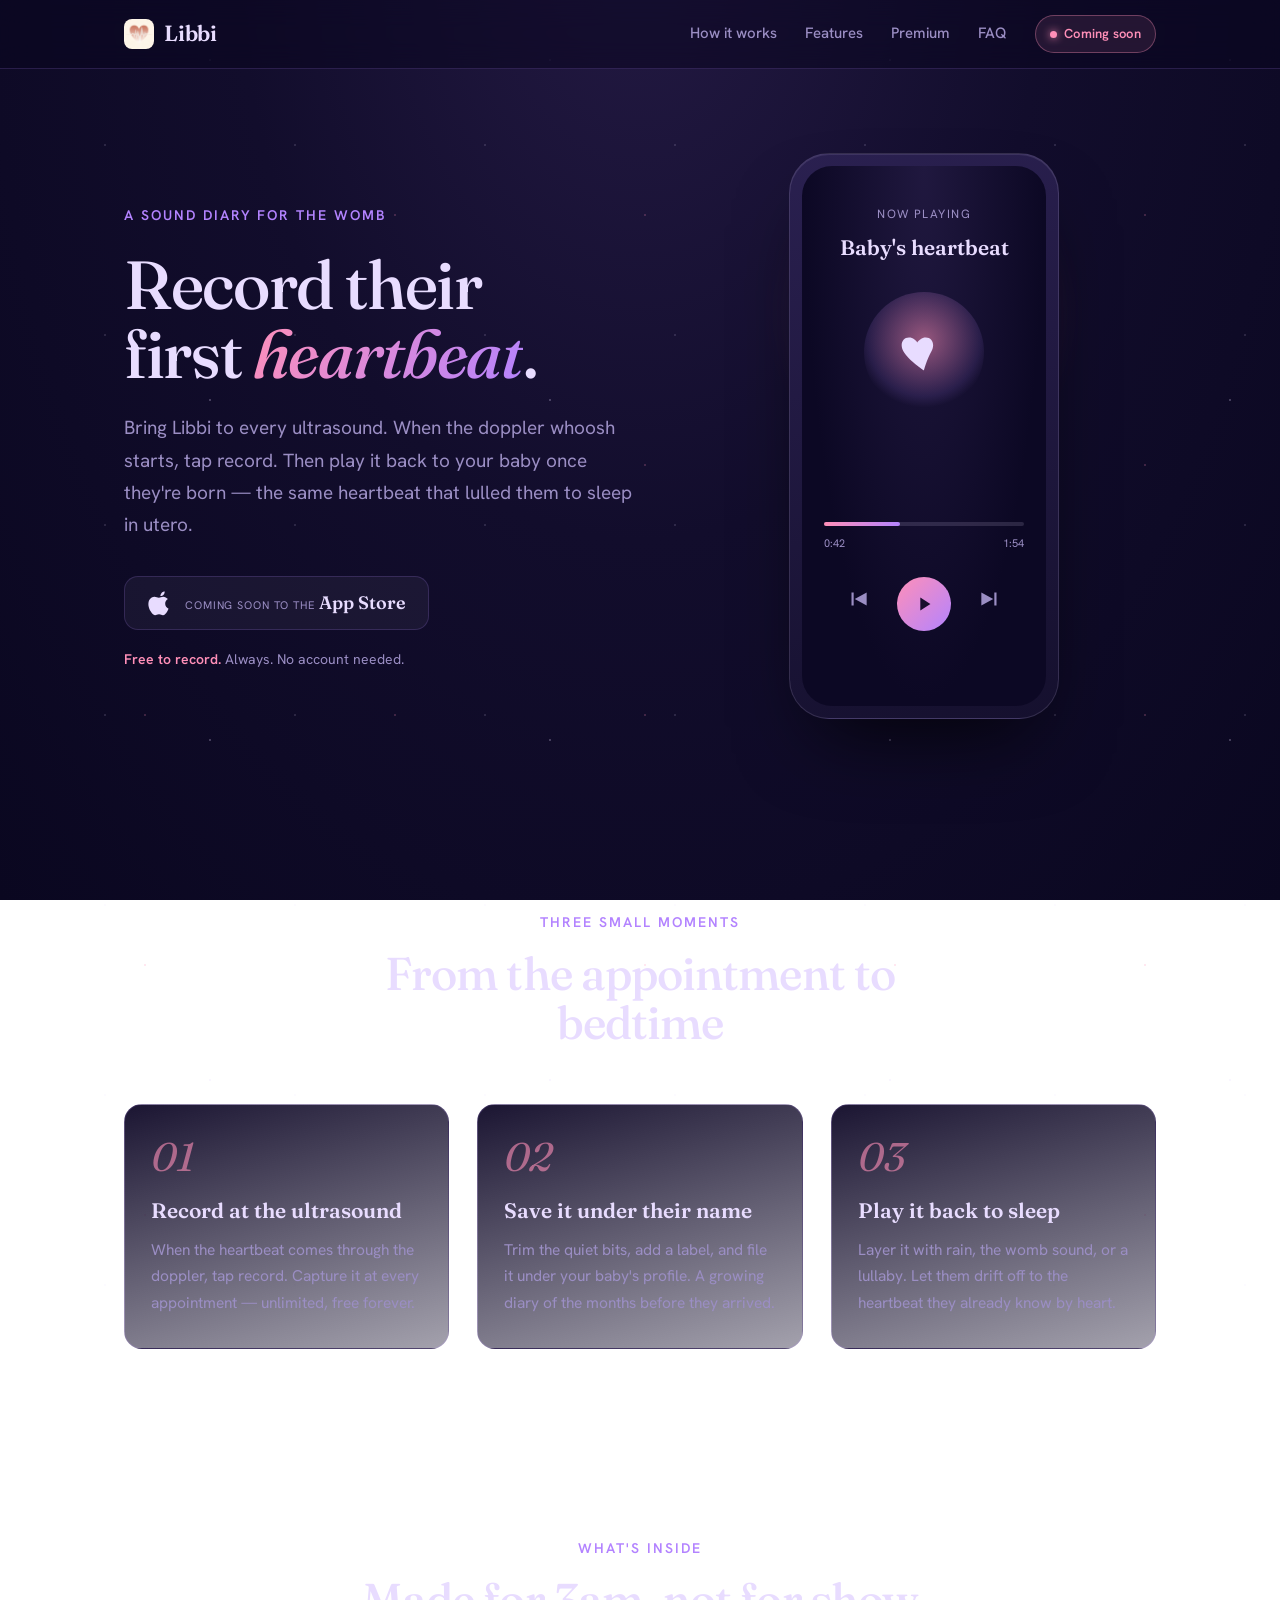
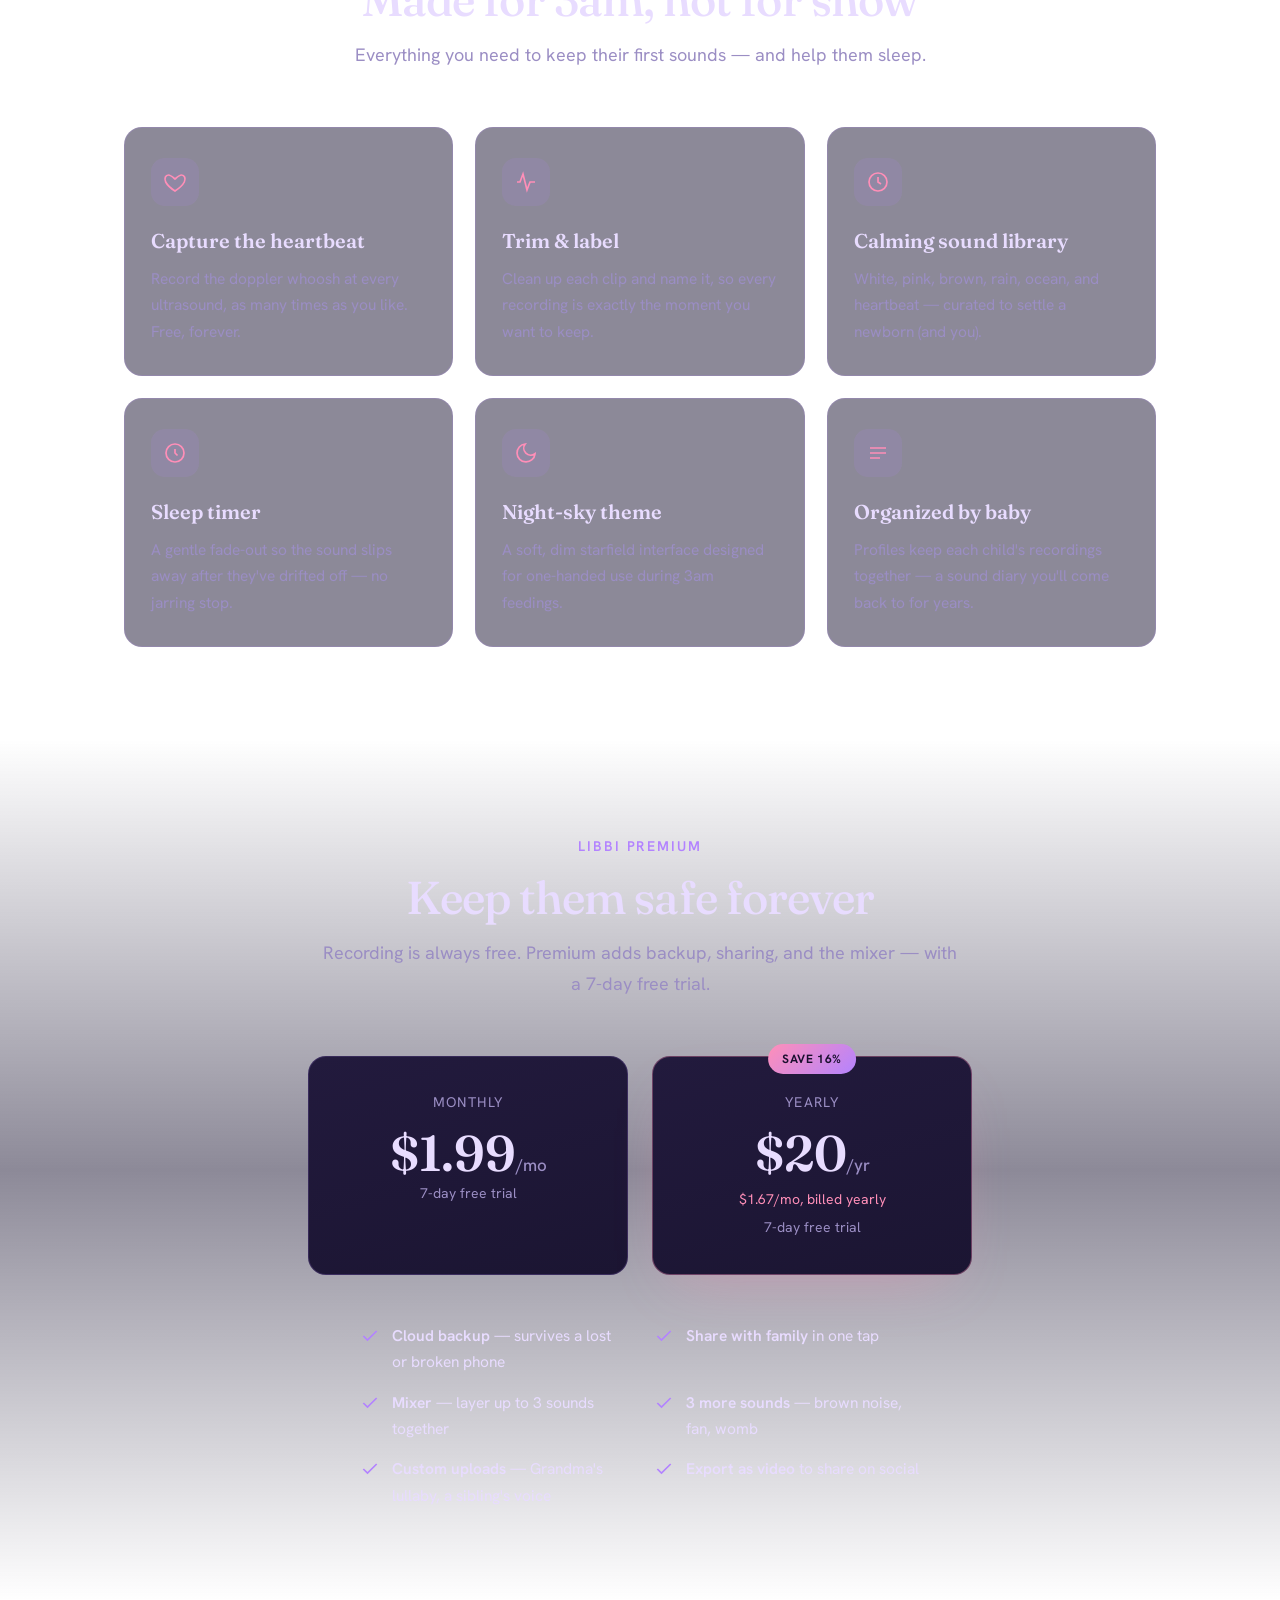
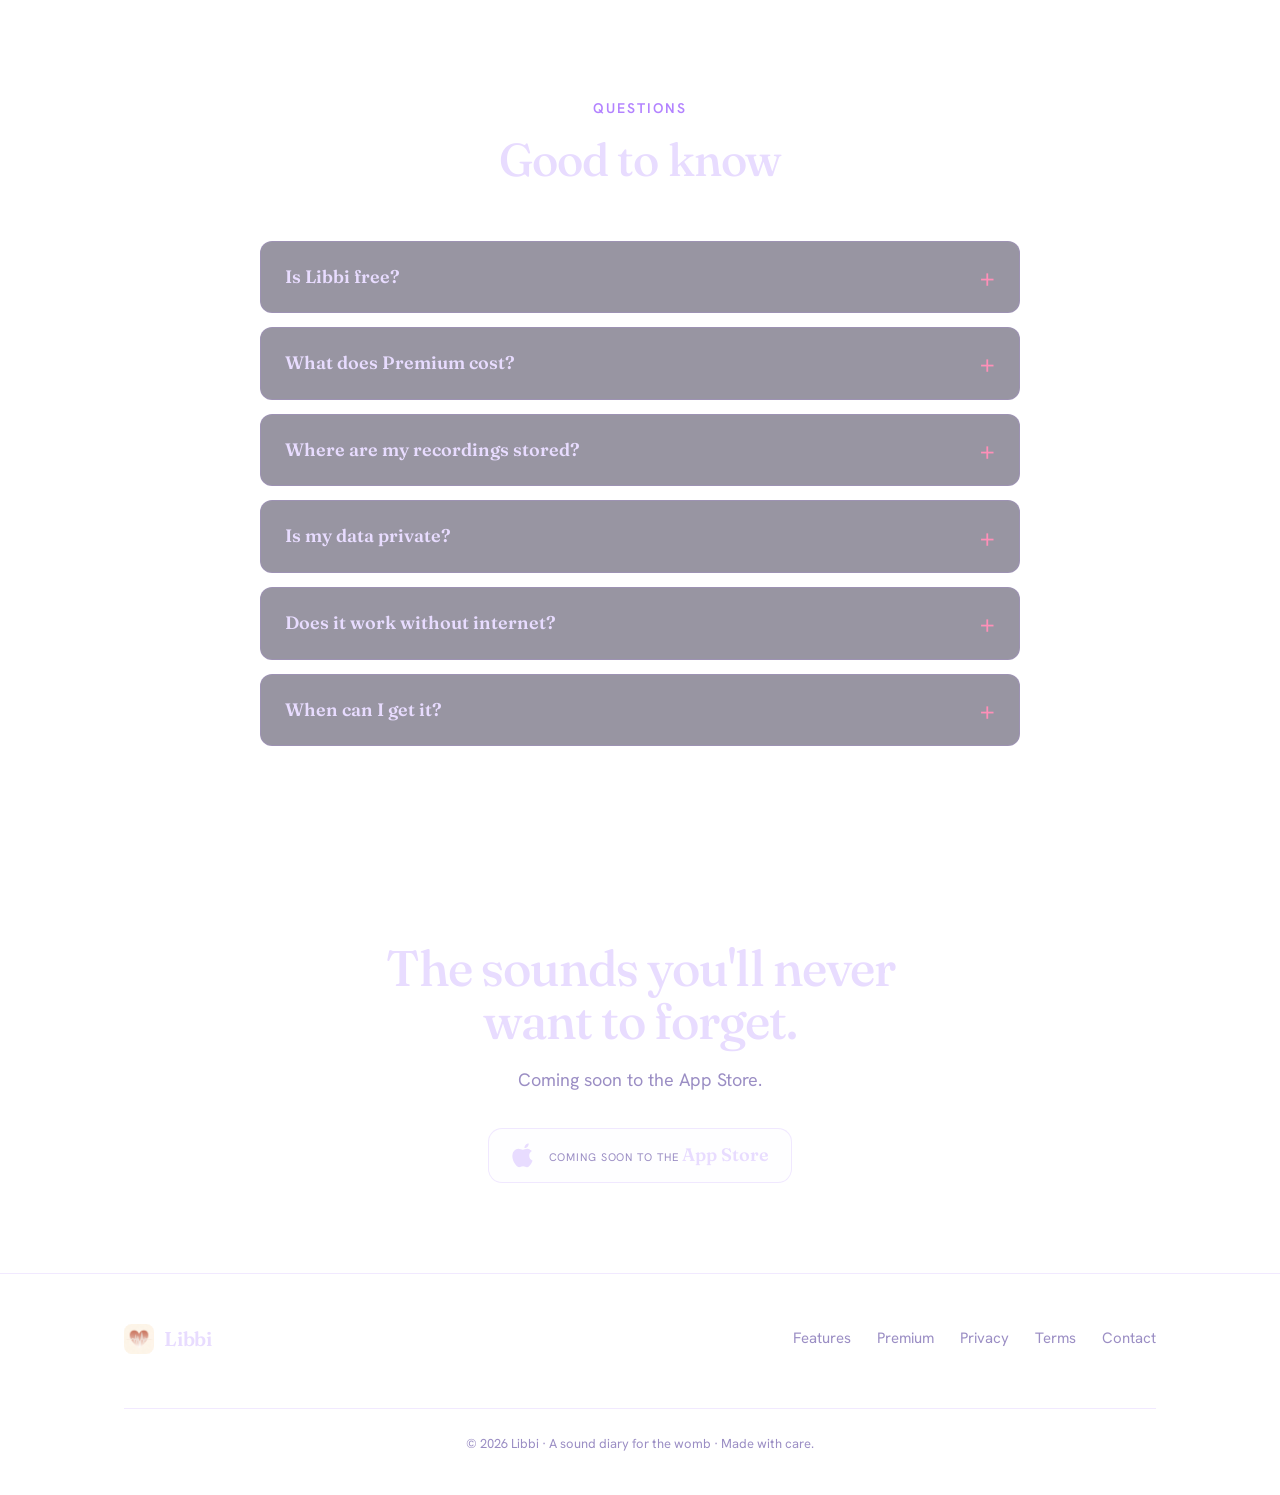
==== index.html @ 5fff0574 "Initial commit — Libbi marketing site + legal pages Static site for libbibaby.com: landing page, pri" ====
<!DOCTYPE html>
<html lang="en">
<head>
  <meta charset="UTF-8" />
  <meta name="viewport" content="width=device-width, initial-scale=1.0" />
  <title>Libbi — Record their first heartbeat</title>
  <meta name="description" content="Libbi records your baby's heartbeat at every ultrasound, then plays it back as soothing white noise once they're born. A sound diary for the womb. Coming soon to the App Store." />
  <link rel="icon" type="image/png" href="/assets/icon.png" />
  <link rel="canonical" href="https://libbibaby.com/" />

  <!-- Open Graph -->
  <meta property="og:type" content="website" />
  <meta property="og:title" content="Libbi — Record their first heartbeat" />
  <meta property="og:description" content="Capture the heartbeat at every ultrasound. Play it back to your baby, mixed with rain or the womb. The sounds you'll never want to forget." />
  <meta property="og:url" content="https://libbibaby.com/" />
  <meta property="og:image" content="https://libbibaby.com/assets/icon.png" />
  <meta name="twitter:card" content="summary" />

  <link rel="stylesheet" href="/assets/styles.css" />
</head>
<body>

  <!-- Navigation -->
  <nav class="nav">
    <div class="wrap">
      <a class="brand" href="/">
        <img src="/assets/icon.png" alt="Libbi app icon" />
        Libbi
      </a>
      <div class="nav-links">
        <a href="#how">How it works</a>
        <a href="#features">Features</a>
        <a href="#premium">Premium</a>
        <a href="#faq">FAQ</a>
        <span class="pill">Coming soon</span>
      </div>
    </div>
  </nav>

  <!-- Hero -->
  <header class="hero">
    <div class="wrap">
      <div class="hero-copy">
        <span class="eyebrow reveal d1">A sound diary for the womb</span>
        <h1 class="reveal d2">Record their<br />first <em>heartbeat</em>.</h1>
        <p class="lede reveal d3">
          Bring Libbi to every ultrasound. When the doppler whoosh starts, tap record.
          Then play it back to your baby once they're born — the same heartbeat that
          lulled them to sleep in utero.
        </p>
        <div class="hero-cta reveal d4">
          <div class="store-badge" aria-label="Coming soon to the App Store">
            <svg viewBox="0 0 24 24" aria-hidden="true"><path d="M16.36 1.43c.04 1.05-.36 2.08-1.04 2.84-.7.78-1.84 1.38-2.94 1.3-.06-1.04.43-2.12 1.06-2.82.71-.79 1.93-1.37 2.92-1.32zM19.9 17.3c-.5 1.16-.74 1.68-1.39 2.71-.9 1.43-2.18 3.22-3.76 3.23-1.4.02-1.76-.92-3.67-.91-1.9.01-2.3.93-3.71.9-1.58-.02-2.79-1.63-3.69-3.06C.95 16.21.69 11.5 2.27 9c1.12-1.78 2.89-2.82 4.55-2.82 1.69 0 2.75.93 4.15.93 1.36 0 2.18-.93 4.14-.93 1.48 0 3.05.81 4.17 2.2-3.66 2.01-3.07 7.24.62 8.92z"/></svg>
            <span>
              <span class="sb-top">Coming soon to the</span>
              <span class="sb-main">App Store</span>
            </span>
          </div>
        </div>
        <p class="hero-note reveal d5"><strong>Free to record.</strong> Always. No account needed.</p>
      </div>

      <!-- Phone mockup -->
      <div class="phone-stage reveal d4" aria-hidden="true">
        <div class="phone">
          <div class="phone-screen">
            <div class="phone-eyebrow">Now playing</div>
            <div class="phone-title">Baby's heartbeat</div>
            <div class="orb">
              <svg viewBox="0 0 24 24"><path d="M12 21s-7.5-4.9-10-9.4C.3 8.4 1.6 5 4.8 5c2 0 3.3 1.3 4 2.4C9.6 6.3 10.9 5 12.9 5 16.1 5 17.4 8.4 15.7 11.6 13.2 16.1 12 21 12 21z" transform="translate(-1 -1) scale(1.08)"/></svg>
            </div>
            <svg class="wave" viewBox="0 0 280 56" preserveAspectRatio="none">
              <defs>
                <linearGradient id="waveGrad" x1="0" y1="0" x2="1" y2="0">
                  <stop offset="0" stop-color="#ff8fb8" />
                  <stop offset="1" stop-color="#b383ff" />
                </linearGradient>
              </defs>
              <path d="M0 28 H60 l8 -18 l10 36 l9 -28 l7 14 H140 l8 -22 l11 40 l8 -22 H280" />
            </svg>
            <div class="scrubber"></div>
            <div class="timestamps"><span>0:42</span><span>1:54</span></div>
            <div class="phone-controls">
              <span class="ctl"><svg viewBox="0 0 24 24"><path d="M6 6h2v12H6zM20 6L9 12l11 6z"/></svg></span>
              <span class="play"><svg viewBox="0 0 24 24"><path d="M8 5v14l11-7z"/></svg></span>
              <span class="ctl"><svg viewBox="0 0 24 24"><path d="M16 6h2v12h-2zM4 18l11-6L4 6z"/></svg></span>
            </div>
          </div>
        </div>
      </div>
    </div>
  </header>

  <!-- How it works -->
  <section class="section" id="how">
    <div class="wrap">
      <div class="section-head">
        <span class="eyebrow">Three small moments</span>
        <h2>From the appointment to bedtime</h2>
      </div>
      <div class="steps">
        <div class="step">
          <div class="num">01</div>
          <h3>Record at the ultrasound</h3>
          <p>When the heartbeat comes through the doppler, tap record. Capture it at every appointment — unlimited, free forever.</p>
        </div>
        <div class="step">
          <div class="num">02</div>
          <h3>Save it under their name</h3>
          <p>Trim the quiet bits, add a label, and file it under your baby's profile. A growing diary of the months before they arrived.</p>
        </div>
        <div class="step">
          <div class="num">03</div>
          <h3>Play it back to sleep</h3>
          <p>Layer it with rain, the womb sound, or a lullaby. Let them drift off to the heartbeat they already know by heart.</p>
        </div>
      </div>
    </div>
  </section>

  <!-- Features -->
  <section class="section" id="features">
    <div class="wrap">
      <div class="section-head">
        <span class="eyebrow">What's inside</span>
        <h2>Made for 3am, not for show</h2>
        <p>Everything you need to keep their first sounds — and help them sleep.</p>
      </div>
      <div class="features">
        <div class="feature">
          <div class="ic"><svg viewBox="0 0 24 24"><path d="M12 21s-7-4.5-9.3-9C1 8.5 2.5 5 5.5 5 7.4 5 8.8 6.3 12 9c3.2-2.7 4.6-4 6.5-4 3 0 4.5 3.5 2.8 7-2.3 4.5-9.3 9-9.3 9z"/></svg></div>
          <h3>Capture the heartbeat</h3>
          <p>Record the doppler whoosh at every ultrasound, as many times as you like. Free, forever.</p>
        </div>
        <div class="feature">
          <div class="ic"><svg viewBox="0 0 24 24"><path d="M3 12h3l3-8 4 16 3-8h5"/></svg></div>
          <h3>Trim &amp; label</h3>
          <p>Clean up each clip and name it, so every recording is exactly the moment you want to keep.</p>
        </div>
        <div class="feature">
          <div class="ic"><svg viewBox="0 0 24 24"><circle cx="12" cy="12" r="9"/><path d="M12 7v5l3 2"/></svg></div>
          <h3>Calming sound library</h3>
          <p>White, pink, brown, rain, ocean, and heartbeat — curated to settle a newborn (and you).</p>
        </div>
        <div class="feature">
          <div class="ic"><svg viewBox="0 0 24 24"><circle cx="12" cy="12" r="9"/><path d="M12 8v4l2.5 2.5"/></svg></div>
          <h3>Sleep timer</h3>
          <p>A gentle fade-out so the sound slips away after they've drifted off — no jarring stop.</p>
        </div>
        <div class="feature">
          <div class="ic"><svg viewBox="0 0 24 24"><path d="M21 12.8A9 9 0 1 1 11.2 3a7 7 0 0 0 9.8 9.8z"/></svg></div>
          <h3>Night-sky theme</h3>
          <p>A soft, dim starfield interface designed for one-handed use during 3am feedings.</p>
        </div>
        <div class="feature">
          <div class="ic"><svg viewBox="0 0 24 24"><path d="M4 7h16M4 12h16M4 17h10"/></svg></div>
          <h3>Organized by baby</h3>
          <p>Profiles keep each child's recordings together — a sound diary you'll come back to for years.</p>
        </div>
      </div>
    </div>
  </section>

  <!-- Premium -->
  <section class="section premium" id="premium">
    <div class="wrap">
      <div class="section-head">
        <span class="eyebrow">Libbi Premium</span>
        <h2>Keep them safe forever</h2>
        <p>Recording is always free. Premium adds backup, sharing, and the mixer — with a 7-day free trial.</p>
      </div>

      <div class="pricing">
        <div class="price-card">
          <div class="plan">Monthly</div>
          <div class="amount">$1.99<span>/mo</span></div>
          <div class="trial">7-day free trial</div>
        </div>
        <div class="price-card featured">
          <div class="price-tag">Save 16%</div>
          <div class="plan">Yearly</div>
          <div class="amount">$20<span>/yr</span></div>
          <div class="sub">$1.67/mo, billed yearly</div>
          <div class="trial">7-day free trial</div>
        </div>
      </div>

      <div class="perks">
        <div class="perk"><svg viewBox="0 0 24 24"><path d="M20 6L9 17l-5-5"/></svg><span><strong>Cloud backup</strong> — survives a lost or broken phone</span></div>
        <div class="perk"><svg viewBox="0 0 24 24"><path d="M20 6L9 17l-5-5"/></svg><span><strong>Share with family</strong> in one tap</span></div>
        <div class="perk"><svg viewBox="0 0 24 24"><path d="M20 6L9 17l-5-5"/></svg><span><strong>Mixer</strong> — layer up to 3 sounds together</span></div>
        <div class="perk"><svg viewBox="0 0 24 24"><path d="M20 6L9 17l-5-5"/></svg><span><strong>3 more sounds</strong> — brown noise, fan, womb</span></div>
        <div class="perk"><svg viewBox="0 0 24 24"><path d="M20 6L9 17l-5-5"/></svg><span><strong>Custom uploads</strong> — Grandma's lullaby, a sibling's voice</span></div>
        <div class="perk"><svg viewBox="0 0 24 24"><path d="M20 6L9 17l-5-5"/></svg><span><strong>Export as video</strong> to share on social</span></div>
      </div>
    </div>
  </section>

  <!-- FAQ -->
  <section class="section" id="faq">
    <div class="wrap">
      <div class="section-head">
        <span class="eyebrow">Questions</span>
        <h2>Good to know</h2>
      </div>
      <div class="faq">
        <details>
          <summary>Is Libbi free?</summary>
          <div class="answer">Yes. Recording the heartbeat, trimming, labeling, and the core sound library are free forever, with no time limit. Libbi Premium is an optional subscription that adds cloud backup, sharing, the mixer, and more.</div>
        </details>
        <details>
          <summary>What does Premium cost?</summary>
          <div class="answer">$1.99 per month or $20 per year (about $1.67/month), each with a 7-day free trial for first-time subscribers. Prices are in USD; other currencies are set by the App Store and may vary.</div>
        </details>
        <details>
          <summary>Where are my recordings stored?</summary>
          <div class="answer">By default, recordings stay on your device only. If you turn on cloud backup (a Premium feature), they're securely synced to your private account so you can restore them on a new phone.</div>
        </details>
        <details>
          <summary>Is my data private?</summary>
          <div class="answer">Yes. We don't use ad trackers or third-party analytics, and we never sell your data. Read the full <a href="/privacy">Privacy Policy</a> for the details.</div>
        </details>
        <details>
          <summary>Does it work without internet?</summary>
          <div class="answer">Completely. Recording and playback work fully offline. An internet connection is only needed for optional cloud backup and sharing.</div>
        </details>
        <details>
          <summary>When can I get it?</summary>
          <div class="answer">Libbi is coming soon to the App Store. Check back here for the download link — or email <a href="mailto:hello@libbibaby.com">hello@libbibaby.com</a> and we'll let you know when it's live.</div>
        </details>
      </div>
    </div>
  </section>

  <!-- CTA band -->
  <section class="cta-band">
    <div class="wrap">
      <h2>The sounds you'll never<br />want to forget.</h2>
      <p>Coming soon to the App Store.</p>
      <div class="hero-cta" style="justify-content:center">
        <div class="store-badge" aria-label="Coming soon to the App Store">
          <svg viewBox="0 0 24 24" aria-hidden="true"><path d="M16.36 1.43c.04 1.05-.36 2.08-1.04 2.84-.7.78-1.84 1.38-2.94 1.3-.06-1.04.43-2.12 1.06-2.82.71-.79 1.93-1.37 2.92-1.32zM19.9 17.3c-.5 1.16-.74 1.68-1.39 2.71-.9 1.43-2.18 3.22-3.76 3.23-1.4.02-1.76-.92-3.67-.91-1.9.01-2.3.93-3.71.9-1.58-.02-2.79-1.63-3.69-3.06C.95 16.21.69 11.5 2.27 9c1.12-1.78 2.89-2.82 4.55-2.82 1.69 0 2.75.93 4.15.93 1.36 0 2.18-.93 4.14-.93 1.48 0 3.05.81 4.17 2.2-3.66 2.01-3.07 7.24.62 8.92z"/></svg>
          <span>
            <span class="sb-top">Coming soon to the</span>
            <span class="sb-main">App Store</span>
          </span>
        </div>
      </div>
    </div>
  </section>

  <!-- Footer -->
  <footer class="site-footer">
    <div class="wrap">
      <a class="brand" href="/"><img src="/assets/icon.png" alt="" />Libbi</a>
      <nav class="foot-links">
        <a href="#features">Features</a>
        <a href="#premium">Premium</a>
        <a href="/privacy">Privacy</a>
        <a href="/terms">Terms</a>
        <a href="mailto:hello@libbibaby.com">Contact</a>
      </nav>
      <p class="foot-copy">&copy; 2026 Libbi · A sound diary for the womb · Made with care.</p>
    </div>
  </footer>

</body>
</html>
---- assets/styles.css ----
/* ============================================================
   Libbi — libbibaby.com
   Shared design system for the marketing site + legal pages.
   Night-sky palette inherited from the app; warm Fraunces serif
   for display, Hanken Grotesk for body.
   ============================================================ */

@import url('https://fonts.googleapis.com/css2?family=Fraunces:ital,opsz,wght@0,9..144,400;0,9..144,500;0,9..144,600;0,9..144,700;1,9..144,400;1,9..144,500&family=Hanken+Grotesk:wght@400;500;600;700&display=swap');

:root {
  --bg-deep:      #0a0720;
  --bg-card:      #1b1532;
  --bg-card-2:    #221a3d;
  --accent-rose:  #ff8fb8;
  --accent-lav:   #b383ff;
  --text-primary: #e8dcff;
  --text-muted:   #9b8ec4;
  --border:       rgba(179, 131, 255, 0.18);
  --border-glow:  rgba(255, 143, 184, 0.35);
  --radius:       18px;
  --radius-sm:    12px;
  --maxw:         1080px;
  --font-display: 'Fraunces', Georgia, 'Times New Roman', serif;
  --font-body:    'Hanken Grotesk', -apple-system, BlinkMacSystemFont, 'Segoe UI', sans-serif;
}

*, *::before, *::after { box-sizing: border-box; margin: 0; padding: 0; }
html { scroll-behavior: smooth; -webkit-text-size-adjust: 100%; }

body {
  background: radial-gradient(ellipse at 50% -10%, #241a44 0%, #120d2c 45%, #0a0720 100%);
  background-attachment: fixed;
  color: var(--text-primary);
  font-family: var(--font-body);
  font-size: 17px;
  line-height: 1.7;
  min-height: 100vh;
  overflow-x: hidden;
  -webkit-font-smoothing: antialiased;
}

/* Drifting starfield */
body::before {
  content: '';
  position: fixed;
  inset: -50%;
  background-image:
    radial-gradient(circle, rgba(232, 220, 255, 0.55) 1px, transparent 1px),
    radial-gradient(circle, rgba(232, 220, 255, 0.30) 1px, transparent 1px),
    radial-gradient(circle, rgba(255, 143, 184, 0.45) 1px, transparent 1px);
  background-size: 340px 340px, 190px 190px, 250px 250px;
  background-position: 0 0, 80px 120px, 160px 40px;
  pointer-events: none;
  z-index: 0;
  opacity: 0.45;
  animation: drift 200s linear infinite;
}
@keyframes drift { to { transform: translate(60px, 80px); } }

a { color: var(--accent-rose); text-decoration: none; transition: color 0.2s ease; }
a:hover { color: var(--accent-lav); }

.wrap { width: 100%; max-width: var(--maxw); margin: 0 auto; padding: 0 24px; }

/* ---------- Navigation ---------- */
.nav {
  position: sticky;
  top: 0;
  z-index: 50;
  backdrop-filter: blur(14px);
  background: rgba(10, 7, 32, 0.55);
  border-bottom: 1px solid var(--border);
}
.nav .wrap {
  display: flex;
  align-items: center;
  justify-content: space-between;
  height: 68px;
}
.brand {
  display: flex;
  align-items: center;
  gap: 10px;
  font-family: var(--font-display);
  font-weight: 600;
  font-size: 22px;
  letter-spacing: -0.01em;
  color: var(--text-primary);
}
.brand img { width: 30px; height: 30px; border-radius: 8px; }
.nav-links { display: flex; align-items: center; gap: 28px; }
.nav-links a {
  color: var(--text-muted);
  font-size: 15px;
  font-weight: 500;
}
.nav-links a:hover { color: var(--text-primary); }
.pill {
  display: inline-flex;
  align-items: center;
  gap: 7px;
  font-size: 13px;
  font-weight: 600;
  letter-spacing: 0.02em;
  color: var(--accent-rose);
  background: rgba(255, 143, 184, 0.10);
  border: 1px solid var(--border-glow);
  padding: 7px 14px;
  border-radius: 999px;
}
.pill::before {
  content: '';
  width: 7px; height: 7px;
  border-radius: 50%;
  background: var(--accent-rose);
  box-shadow: 0 0 8px var(--accent-rose);
  animation: blink 2.4s ease-in-out infinite;
}
@keyframes blink { 0%, 100% { opacity: 1; } 50% { opacity: 0.35; } }
@media (max-width: 720px) { .nav-links a:not(.pill) { display: none; } }

/* ---------- Buttons ---------- */
.btn {
  display: inline-flex;
  align-items: center;
  gap: 10px;
  font-family: var(--font-body);
  font-weight: 600;
  font-size: 16px;
  padding: 14px 26px;
  border-radius: 999px;
  border: none;
  cursor: pointer;
  transition: transform 0.18s ease, box-shadow 0.18s ease;
}
.btn-primary {
  color: #1a0f2e;
  background: linear-gradient(135deg, var(--accent-rose), var(--accent-lav));
  box-shadow: 0 10px 30px -8px rgba(255, 143, 184, 0.5);
}
.btn-primary:hover { transform: translateY(-2px); box-shadow: 0 14px 36px -8px rgba(255, 143, 184, 0.6); color: #1a0f2e; }
.btn-ghost {
  color: var(--text-primary);
  background: rgba(232, 220, 255, 0.06);
  border: 1px solid var(--border);
}
.btn-ghost:hover { background: rgba(232, 220, 255, 0.12); color: var(--text-primary); }

/* "Coming soon" store badge (non-interactive) */
.store-badge {
  display: inline-flex;
  align-items: center;
  gap: 12px;
  padding: 12px 22px;
  border-radius: 14px;
  background: rgba(232, 220, 255, 0.05);
  border: 1px solid var(--border);
  cursor: default;
}
.store-badge svg { width: 26px; height: 26px; fill: var(--text-primary); flex: none; }
.store-badge .sb-top { font-size: 11px; color: var(--text-muted); letter-spacing: 0.08em; text-transform: uppercase; }
.store-badge .sb-main { font-family: var(--font-display); font-size: 18px; font-weight: 600; color: var(--text-primary); line-height: 1.1; }

/* ---------- Hero ---------- */
.hero {
  position: relative;
  z-index: 1;
  padding: 84px 0 96px;
}
.hero .wrap {
  display: grid;
  grid-template-columns: 1.05fr 0.95fr;
  gap: 56px;
  align-items: center;
}
.eyebrow {
  display: inline-block;
  font-size: 14px;
  font-weight: 600;
  letter-spacing: 0.14em;
  text-transform: uppercase;
  color: var(--accent-lav);
  margin-bottom: 22px;
}
.hero h1 {
  font-family: var(--font-display);
  font-weight: 500;
  font-size: clamp(40px, 6.2vw, 68px);
  line-height: 1.02;
  letter-spacing: -0.02em;
  margin-bottom: 24px;
}
.hero h1 em {
  font-style: italic;
  background: linear-gradient(120deg, var(--accent-rose), var(--accent-lav));
  -webkit-background-clip: text;
  background-clip: text;
  -webkit-text-fill-color: transparent;
}
.hero .lede {
  font-size: 19px;
  color: var(--text-muted);
  max-width: 30em;
  margin-bottom: 34px;
}
.hero-cta { display: flex; align-items: center; gap: 18px; flex-wrap: wrap; }
.hero-note { margin-top: 18px; font-size: 14px; color: var(--text-muted); }
.hero-note strong { color: var(--accent-rose); font-weight: 600; }

/* Staggered entrance */
.reveal { opacity: 0; transform: translateY(18px); animation: rise 0.8s cubic-bezier(0.2, 0.7, 0.2, 1) forwards; }
.d1 { animation-delay: 0.05s; } .d2 { animation-delay: 0.18s; }
.d3 { animation-delay: 0.31s; } .d4 { animation-delay: 0.44s; } .d5 { animation-delay: 0.57s; }
@keyframes rise { to { opacity: 1; transform: none; } }

/* ---------- Phone mockup ---------- */
.phone-stage { display: flex; justify-content: center; position: relative; }
.phone-stage::after {
  content: '';
  position: absolute;
  width: 320px; height: 320px;
  border-radius: 50%;
  background: radial-gradient(circle, rgba(255, 143, 184, 0.28), transparent 65%);
  filter: blur(20px);
  z-index: -1;
}
.phone {
  width: 270px;
  border-radius: 40px;
  padding: 12px;
  background: linear-gradient(165deg, #2a2050, #15102e);
  border: 1px solid rgba(232, 220, 255, 0.14);
  box-shadow: 0 40px 80px -30px rgba(0, 0, 0, 0.8), inset 0 1px 0 rgba(232, 220, 255, 0.1);
}
.phone-screen {
  border-radius: 30px;
  background: radial-gradient(ellipse at 50% 0%, #20183f 0%, #0c0824 70%);
  padding: 30px 22px 26px;
  height: 540px;
  display: flex;
  flex-direction: column;
  align-items: center;
  text-align: center;
  overflow: hidden;
}
.phone-eyebrow { font-size: 12px; letter-spacing: 0.12em; text-transform: uppercase; color: var(--text-muted); margin-top: 8px; }
.phone-title { font-family: var(--font-display); font-size: 21px; font-weight: 600; margin: 6px 0 26px; }
.orb {
  width: 120px; height: 120px;
  border-radius: 50%;
  background: radial-gradient(circle at 50% 40%, rgba(255, 143, 184, 0.55), rgba(179, 131, 255, 0.12) 60%, transparent 72%);
  display: grid; place-items: center;
  margin-bottom: 28px;
  animation: pulse 2.6s ease-in-out infinite;
}
.orb svg { width: 46px; height: 46px; fill: var(--text-primary); }
@keyframes pulse { 0%, 100% { transform: scale(1); } 50% { transform: scale(1.07); } }

.wave { width: 100%; height: 56px; margin-bottom: 26px; }
.wave path {
  fill: none;
  stroke: url(#waveGrad);
  stroke-width: 3;
  stroke-linecap: round;
  stroke-linejoin: round;
  stroke-dasharray: 600;
  stroke-dashoffset: 600;
  animation: draw 3s ease-in-out infinite;
}
@keyframes draw { 0% { stroke-dashoffset: 600; } 55%, 100% { stroke-dashoffset: 0; } }

.scrubber { width: 100%; height: 4px; border-radius: 2px; background: rgba(232, 220, 255, 0.14); margin-bottom: 8px; position: relative; }
.scrubber::before { content: ''; position: absolute; left: 0; top: 0; height: 100%; width: 38%; border-radius: 2px; background: linear-gradient(90deg, var(--accent-rose), var(--accent-lav)); }
.timestamps { width: 100%; display: flex; justify-content: space-between; font-size: 11px; color: var(--text-muted); margin-bottom: 24px; }
.phone-controls { display: flex; align-items: center; gap: 26px; color: var(--text-primary); }
.phone-controls .play { width: 54px; height: 54px; border-radius: 50%; background: linear-gradient(135deg, var(--accent-rose), var(--accent-lav)); display: grid; place-items: center; }
.phone-controls .play svg { width: 22px; height: 22px; fill: #1a0f2e; }
.phone-controls .ctl svg { width: 26px; height: 26px; fill: var(--text-muted); }

/* ---------- Section scaffolding ---------- */
section { position: relative; z-index: 1; }
.section { padding: 92px 0; }
.section-head { text-align: center; max-width: 40rem; margin: 0 auto 56px; }
.section-head .eyebrow { margin-bottom: 14px; }
.section-head h2 {
  font-family: var(--font-display);
  font-weight: 500;
  font-size: clamp(30px, 4.4vw, 46px);
  line-height: 1.08;
  letter-spacing: -0.02em;
}
.section-head p { color: var(--text-muted); font-size: 18px; margin-top: 16px; }

/* ---------- Steps ---------- */
.steps { display: grid; grid-template-columns: repeat(3, 1fr); gap: 28px; }
.step { position: relative; padding: 32px 26px; background: linear-gradient(165deg, var(--bg-card), rgba(27, 21, 50, 0.4)); border: 1px solid var(--border); border-radius: var(--radius); }
.step .num { font-family: var(--font-display); font-style: italic; font-size: 40px; color: var(--accent-rose); opacity: 0.6; line-height: 1; margin-bottom: 16px; }
.step h3 { font-family: var(--font-display); font-size: 21px; font-weight: 600; margin-bottom: 8px; }
.step p { color: var(--text-muted); font-size: 15.5px; }

/* ---------- Feature grid ---------- */
.features { display: grid; grid-template-columns: repeat(3, 1fr); gap: 22px; }
.feature {
  padding: 30px 26px;
  background: rgba(27, 21, 50, 0.5);
  border: 1px solid var(--border);
  border-radius: var(--radius);
  transition: transform 0.2s ease, border-color 0.2s ease, background 0.2s ease;
}
.feature:hover { transform: translateY(-4px); border-color: var(--border-glow); background: rgba(34, 26, 61, 0.7); }
.feature .ic {
  width: 48px; height: 48px;
  display: grid; place-items: center;
  border-radius: 14px;
  background: rgba(179, 131, 255, 0.12);
  margin-bottom: 18px;
}
.feature .ic svg { width: 24px; height: 24px; stroke: var(--accent-rose); fill: none; stroke-width: 1.7; }
.feature h3 { font-family: var(--font-display); font-size: 20px; font-weight: 600; margin-bottom: 8px; }
.feature p { color: var(--text-muted); font-size: 15.5px; }

/* ---------- Premium / pricing ---------- */
.premium { background: linear-gradient(180deg, transparent, rgba(27, 21, 50, 0.5), transparent); }
.pricing { display: grid; grid-template-columns: repeat(2, minmax(0, 320px)); gap: 24px; justify-content: center; margin-bottom: 48px; }
.price-card {
  position: relative;
  padding: 34px 30px;
  background: linear-gradient(165deg, var(--bg-card-2), var(--bg-card));
  border: 1px solid var(--border);
  border-radius: var(--radius);
  text-align: center;
}
.price-card.featured { border-color: var(--border-glow); box-shadow: 0 24px 60px -28px rgba(255, 143, 184, 0.4); }
.price-tag { position: absolute; top: -13px; left: 50%; transform: translateX(-50%); font-size: 12px; font-weight: 700; letter-spacing: 0.05em; text-transform: uppercase; color: #1a0f2e; background: linear-gradient(135deg, var(--accent-rose), var(--accent-lav)); padding: 5px 14px; border-radius: 999px; }
.price-card .plan { font-size: 14px; letter-spacing: 0.1em; text-transform: uppercase; color: var(--text-muted); margin-bottom: 14px; }
.price-card .amount { font-family: var(--font-display); font-size: 50px; font-weight: 600; line-height: 1; }
.price-card .amount span { font-family: var(--font-body); font-size: 17px; font-weight: 500; color: var(--text-muted); }
.price-card .sub { font-size: 14px; color: var(--accent-rose); margin-top: 10px; }
.price-card .trial { font-size: 14px; color: var(--text-muted); margin-top: 4px; }
.perks { max-width: 560px; margin: 0 auto; display: grid; grid-template-columns: repeat(2, 1fr); gap: 14px 28px; }
.perk { display: flex; gap: 12px; align-items: flex-start; font-size: 15.5px; }
.perk svg { width: 20px; height: 20px; flex: none; margin-top: 3px; stroke: var(--accent-lav); fill: none; stroke-width: 2; }
.perk strong { font-weight: 600; color: var(--text-primary); }

/* ---------- FAQ ---------- */
.faq { max-width: 760px; margin: 0 auto; }
.faq details {
  border: 1px solid var(--border);
  border-radius: var(--radius-sm);
  background: rgba(27, 21, 50, 0.45);
  margin-bottom: 14px;
  overflow: hidden;
}
.faq summary {
  list-style: none;
  cursor: pointer;
  padding: 20px 24px;
  font-family: var(--font-display);
  font-size: 18px;
  font-weight: 600;
  display: flex;
  justify-content: space-between;
  align-items: center;
  gap: 16px;
}
.faq summary::-webkit-details-marker { display: none; }
.faq summary::after { content: '+'; font-family: var(--font-body); font-size: 26px; font-weight: 400; color: var(--accent-rose); transition: transform 0.25s ease; line-height: 1; }
.faq details[open] summary::after { transform: rotate(45deg); }
.faq .answer { padding: 0 24px 22px; color: var(--text-muted); font-size: 16px; }

/* ---------- CTA band ---------- */
.cta-band { text-align: center; padding: 90px 0; }
.cta-band h2 { font-family: var(--font-display); font-weight: 500; font-size: clamp(30px, 4.6vw, 50px); line-height: 1.05; letter-spacing: -0.02em; margin-bottom: 18px; }
.cta-band p { color: var(--text-muted); font-size: 18px; margin-bottom: 32px; }

/* ---------- Footer ---------- */
.site-footer {
  position: relative;
  z-index: 1;
  border-top: 1px solid var(--border);
  padding: 48px 0 40px;
}
.site-footer .wrap { display: flex; justify-content: space-between; align-items: center; gap: 24px; flex-wrap: wrap; }
.site-footer .brand { font-size: 20px; }
.foot-links { display: flex; gap: 26px; flex-wrap: wrap; }
.foot-links a { color: var(--text-muted); font-size: 15px; }
.foot-links a:hover { color: var(--text-primary); }
.foot-copy { width: 100%; text-align: center; color: var(--text-muted); font-size: 13px; margin-top: 28px; padding-top: 24px; border-top: 1px solid var(--border); }

/* ---------- Legal pages ---------- */
.legal { position: relative; z-index: 1; max-width: 780px; margin: 0 auto; padding: 64px 24px 90px; }
.legal h1 { font-family: var(--font-display); font-weight: 600; font-size: clamp(32px, 5vw, 48px); letter-spacing: -0.02em; margin-bottom: 10px; }
.legal .meta { color: var(--text-muted); font-size: 15px; margin-bottom: 48px; }
.legal h2 { font-family: var(--font-display); font-size: 24px; font-weight: 600; color: var(--accent-lav); margin-top: 48px; margin-bottom: 16px; padding-bottom: 10px; border-bottom: 1px solid var(--border); }
.legal h3 { font-size: 18px; font-weight: 600; color: var(--text-primary); margin-top: 28px; margin-bottom: 10px; }
.legal p { margin-bottom: 16px; }
.legal ul, .legal ol { margin: 0 0 16px 24px; }
.legal li { margin-bottom: 6px; }
.legal code { background: rgba(179, 131, 255, 0.14); padding: 1px 6px; border-radius: 5px; font-size: 0.9em; }
.table-wrap { overflow-x: auto; margin-bottom: 24px; }
.legal table { width: 100%; border-collapse: collapse; background: var(--bg-card); border-radius: var(--radius-sm); overflow: hidden; font-size: 14.5px; }
.legal th { background: rgba(179, 131, 255, 0.15); color: var(--accent-lav); font-weight: 600; text-align: left; padding: 12px 16px; border-bottom: 1px solid var(--border); }
.legal td { padding: 11px 16px; border-bottom: 1px solid var(--border); vertical-align: top; }
.legal tr:last-child td { border-bottom: none; }
.callout { background: var(--bg-card); border: 1px solid var(--border); border-left: 3px solid var(--accent-rose); border-radius: var(--radius-sm); padding: 16px 20px; margin-bottom: 24px; font-size: 15.5px; }
.caps-block { background: var(--bg-card); border: 1px solid var(--border); border-radius: var(--radius-sm); padding: 16px 20px; margin-bottom: 24px; font-size: 13px; color: var(--text-muted); text-transform: uppercase; letter-spacing: 0.02em; line-height: 1.6; }

/* ---------- Responsive ---------- */
@media (max-width: 880px) {
  .hero { padding: 56px 0 72px; }
  .hero .wrap { grid-template-columns: 1fr; gap: 48px; text-align: center; }
  .hero .lede { margin-left: auto; margin-right: auto; }
  .hero-cta { justify-content: center; }
  .steps, .features { grid-template-columns: 1fr; }
  .perks { grid-template-columns: 1fr; }
}
@media (max-width: 560px) {
  .section { padding: 64px 0; }
  .pricing { grid-template-columns: 1fr; }
}

/* ---------- Reduced motion ---------- */
@media (prefers-reduced-motion: reduce) {
  *, *::before, *::after { animation: none !important; transition: none !important; }
  .reveal { opacity: 1; transform: none; }
  .wave path { stroke-dashoffset: 0; }
}
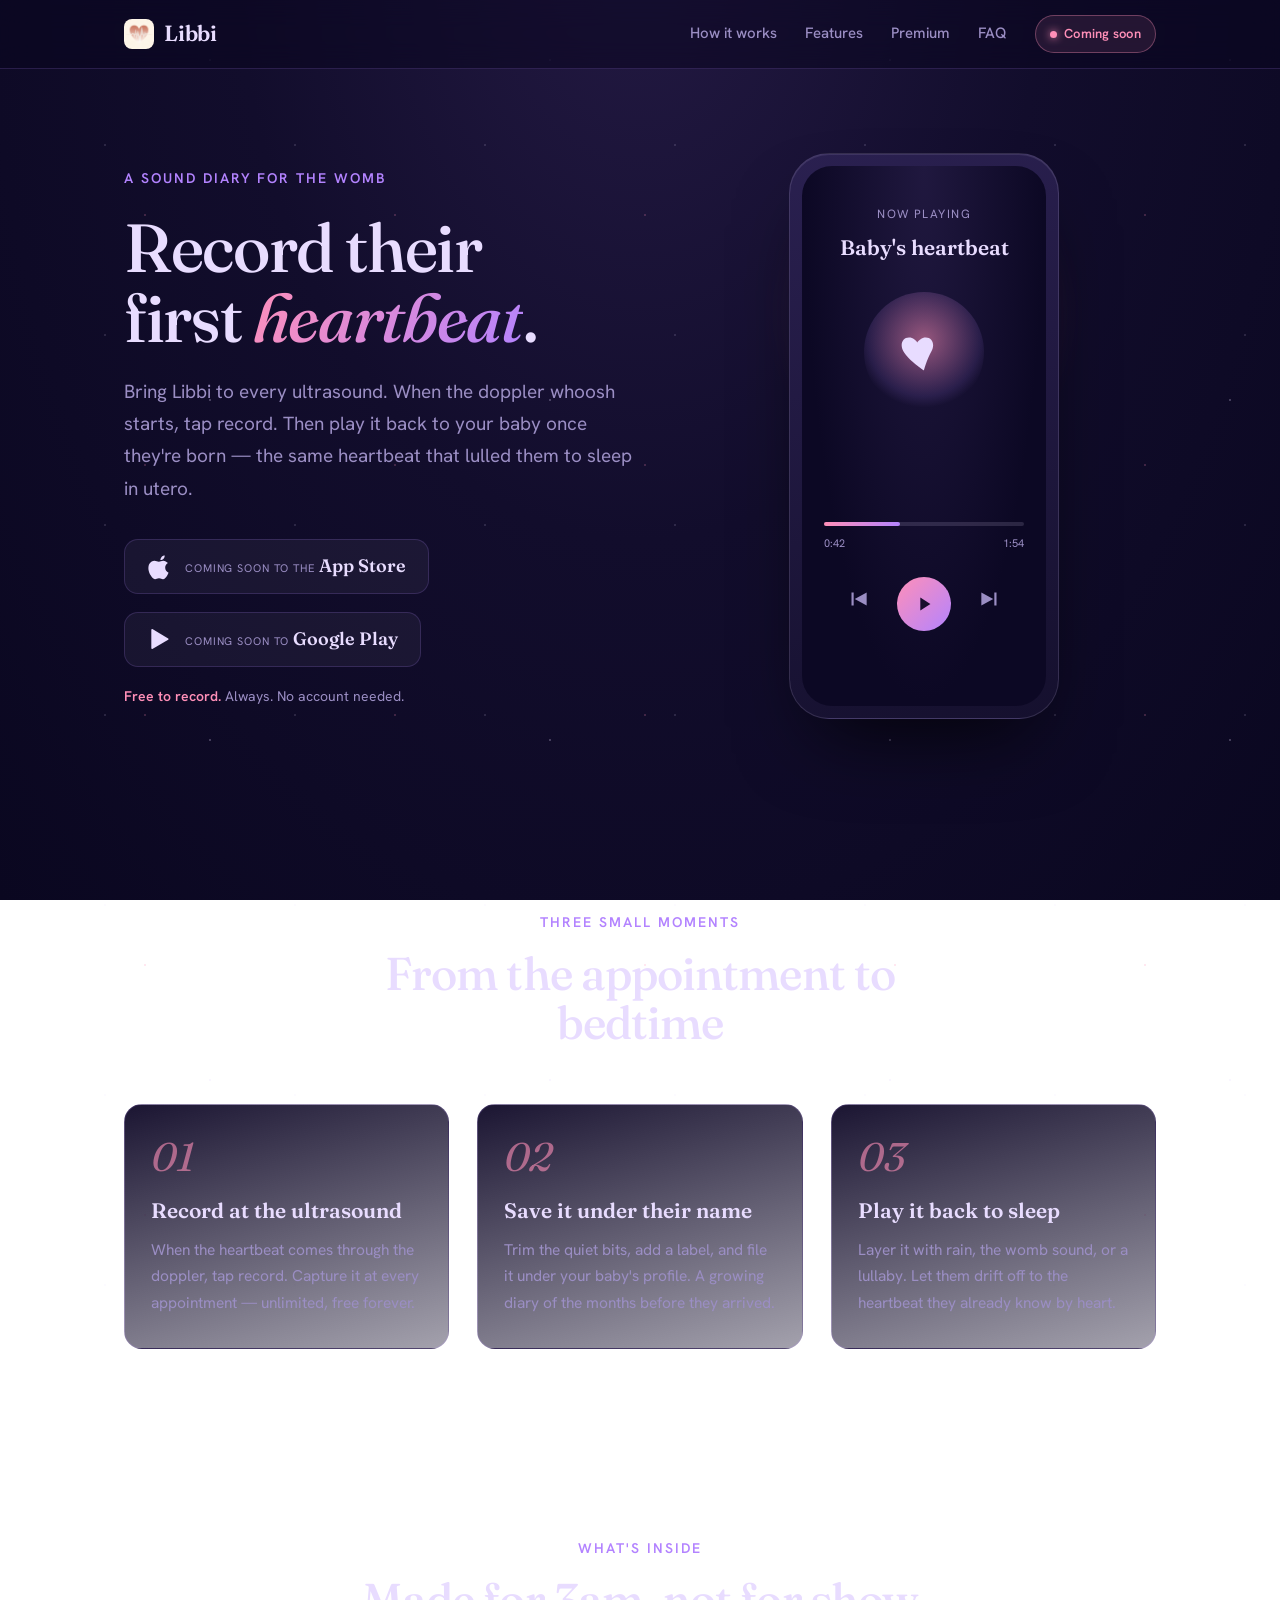
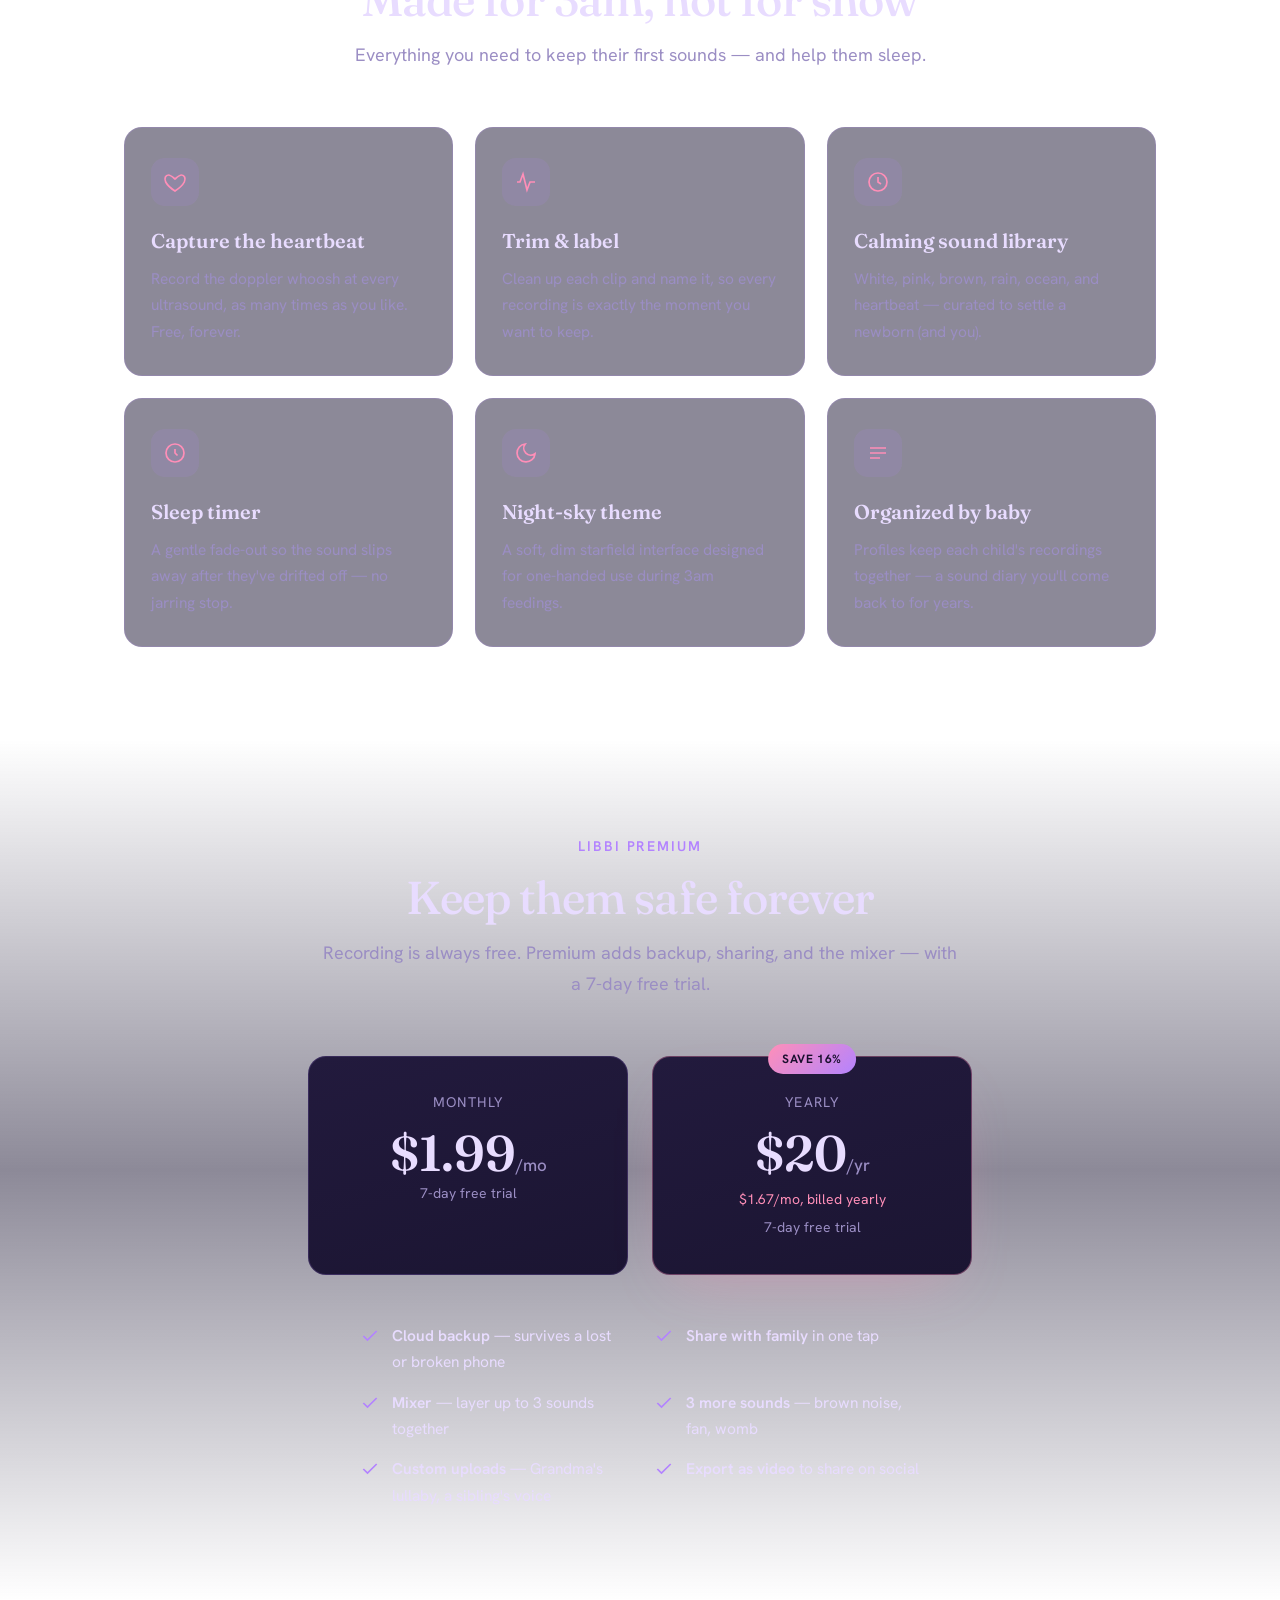
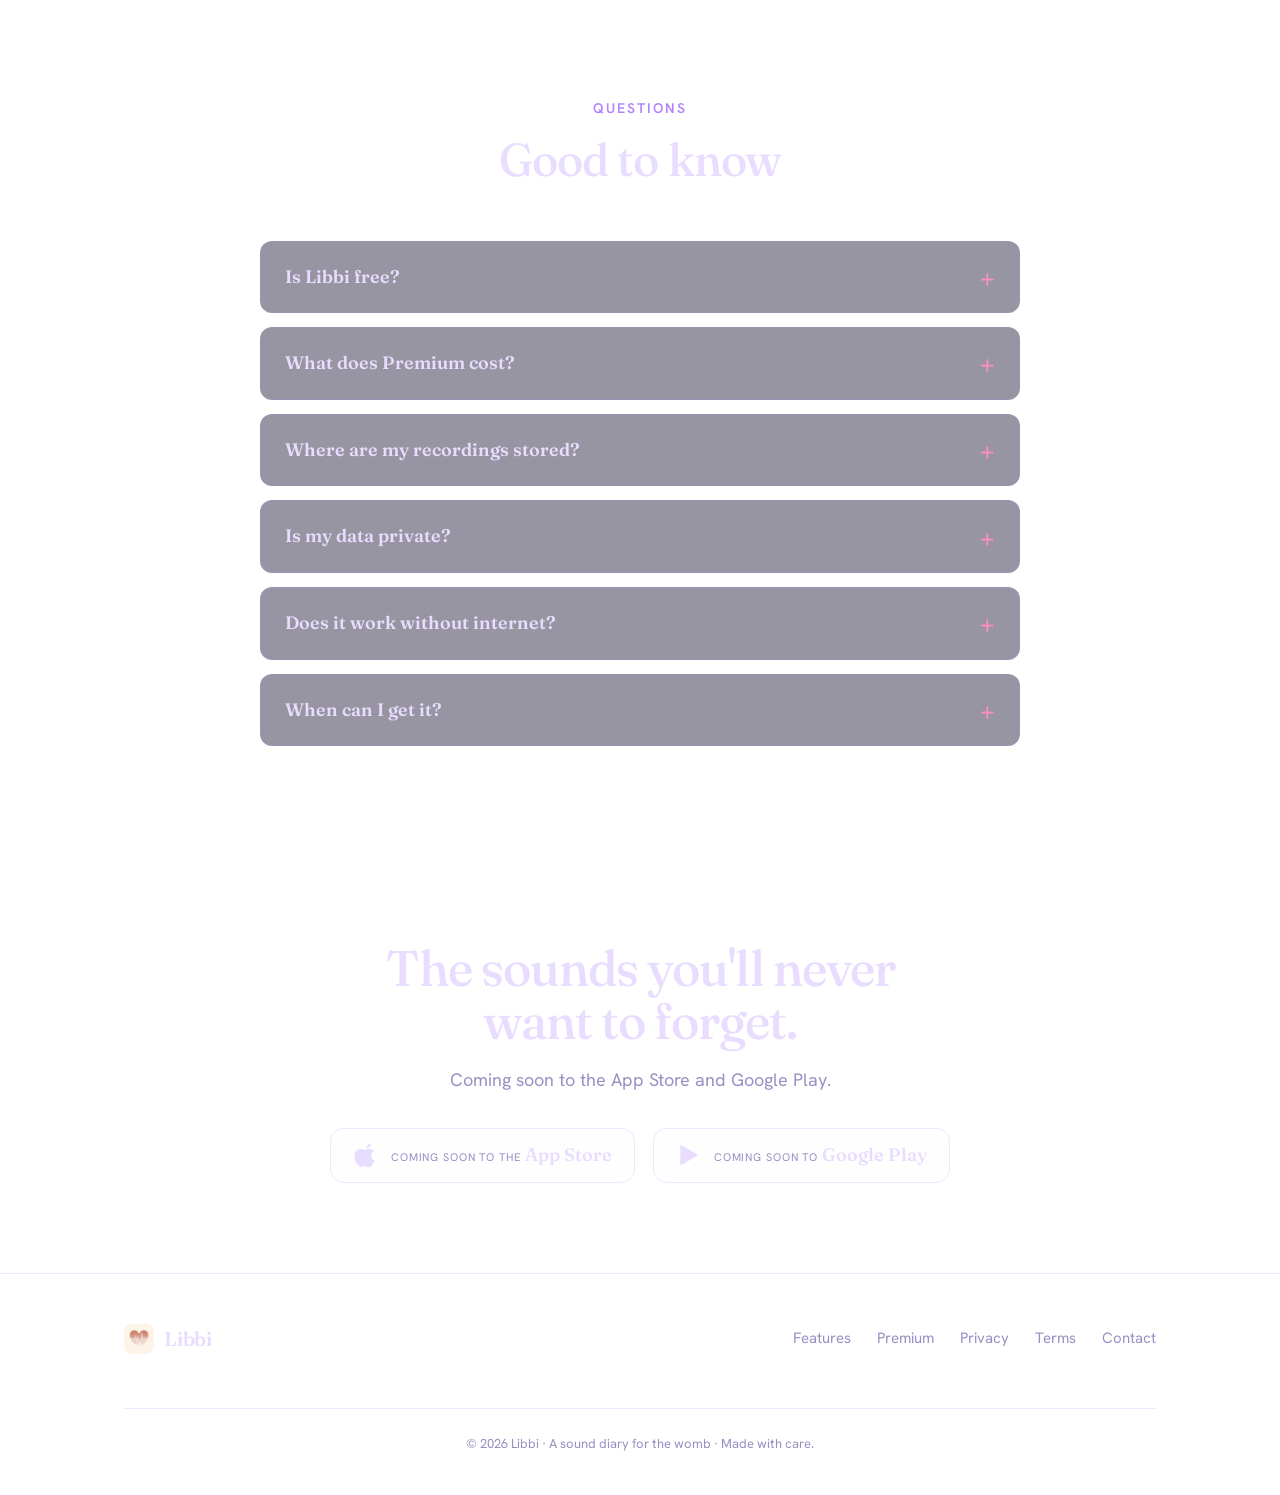
==== commit c18c3bf9: "Add "Coming soon to Google Play" badge alongside App Store Hero and CTA band now show both stores; m" ====
--- a/index.html
+++ b/index.html
@@ -4,7 +4,7 @@
   <meta charset="UTF-8" />
   <meta name="viewport" content="width=device-width, initial-scale=1.0" />
   <title>Libbi — Record their first heartbeat</title>
-  <meta name="description" content="Libbi records your baby's heartbeat at every ultrasound, then plays it back as soothing white noise once they're born. A sound diary for the womb. Coming soon to the App Store." />
+  <meta name="description" content="Libbi records your baby's heartbeat at every ultrasound, then plays it back as soothing white noise once they're born. A sound diary for the womb. Coming soon to the App Store and Google Play." />
   <link rel="icon" type="image/png" href="/assets/icon.png" />
   <link rel="canonical" href="https://libbibaby.com/" />
 
@@ -54,6 +54,13 @@
             <span>
               <span class="sb-top">Coming soon to the</span>
               <span class="sb-main">App Store</span>
+            </span>
+          </div>
+          <div class="store-badge" aria-label="Coming soon to Google Play">
+            <svg viewBox="0 0 24 24" aria-hidden="true"><path d="M4 3.4v17.2c0 .5.53.82.96.58l14.6-8.6c.42-.25.42-.85 0-1.1L4.96 2.82C4.53 2.58 4 2.9 4 3.4z"/></svg>
+            <span>
+              <span class="sb-top">Coming soon to</span>
+              <span class="sb-main">Google Play</span>
             </span>
           </div>
         </div>
@@ -226,7 +233,7 @@
         </details>
         <details>
           <summary>When can I get it?</summary>
-          <div class="answer">Libbi is coming soon to the App Store. Check back here for the download link — or email <a href="mailto:hello@libbibaby.com">hello@libbibaby.com</a> and we'll let you know when it's live.</div>
+          <div class="answer">Libbi is coming soon to the App Store and Google Play. Check back here for the download links — or email <a href="mailto:hello@libbibaby.com">hello@libbibaby.com</a> and we'll let you know when it's live.</div>
         </details>
       </div>
     </div>
@@ -236,13 +243,20 @@
   <section class="cta-band">
     <div class="wrap">
       <h2>The sounds you'll never<br />want to forget.</h2>
-      <p>Coming soon to the App Store.</p>
+      <p>Coming soon to the App Store and Google Play.</p>
       <div class="hero-cta" style="justify-content:center">
         <div class="store-badge" aria-label="Coming soon to the App Store">
           <svg viewBox="0 0 24 24" aria-hidden="true"><path d="M16.36 1.43c.04 1.05-.36 2.08-1.04 2.84-.7.78-1.84 1.38-2.94 1.3-.06-1.04.43-2.12 1.06-2.82.71-.79 1.93-1.37 2.92-1.32zM19.9 17.3c-.5 1.16-.74 1.68-1.39 2.71-.9 1.43-2.18 3.22-3.76 3.23-1.4.02-1.76-.92-3.67-.91-1.9.01-2.3.93-3.71.9-1.58-.02-2.79-1.63-3.69-3.06C.95 16.21.69 11.5 2.27 9c1.12-1.78 2.89-2.82 4.55-2.82 1.69 0 2.75.93 4.15.93 1.36 0 2.18-.93 4.14-.93 1.48 0 3.05.81 4.17 2.2-3.66 2.01-3.07 7.24.62 8.92z"/></svg>
           <span>
             <span class="sb-top">Coming soon to the</span>
             <span class="sb-main">App Store</span>
+          </span>
+        </div>
+        <div class="store-badge" aria-label="Coming soon to Google Play">
+          <svg viewBox="0 0 24 24" aria-hidden="true"><path d="M4 3.4v17.2c0 .5.53.82.96.58l14.6-8.6c.42-.25.42-.85 0-1.1L4.96 2.82C4.53 2.58 4 2.9 4 3.4z"/></svg>
+          <span>
+            <span class="sb-top">Coming soon to</span>
+            <span class="sb-main">Google Play</span>
           </span>
         </div>
       </div>
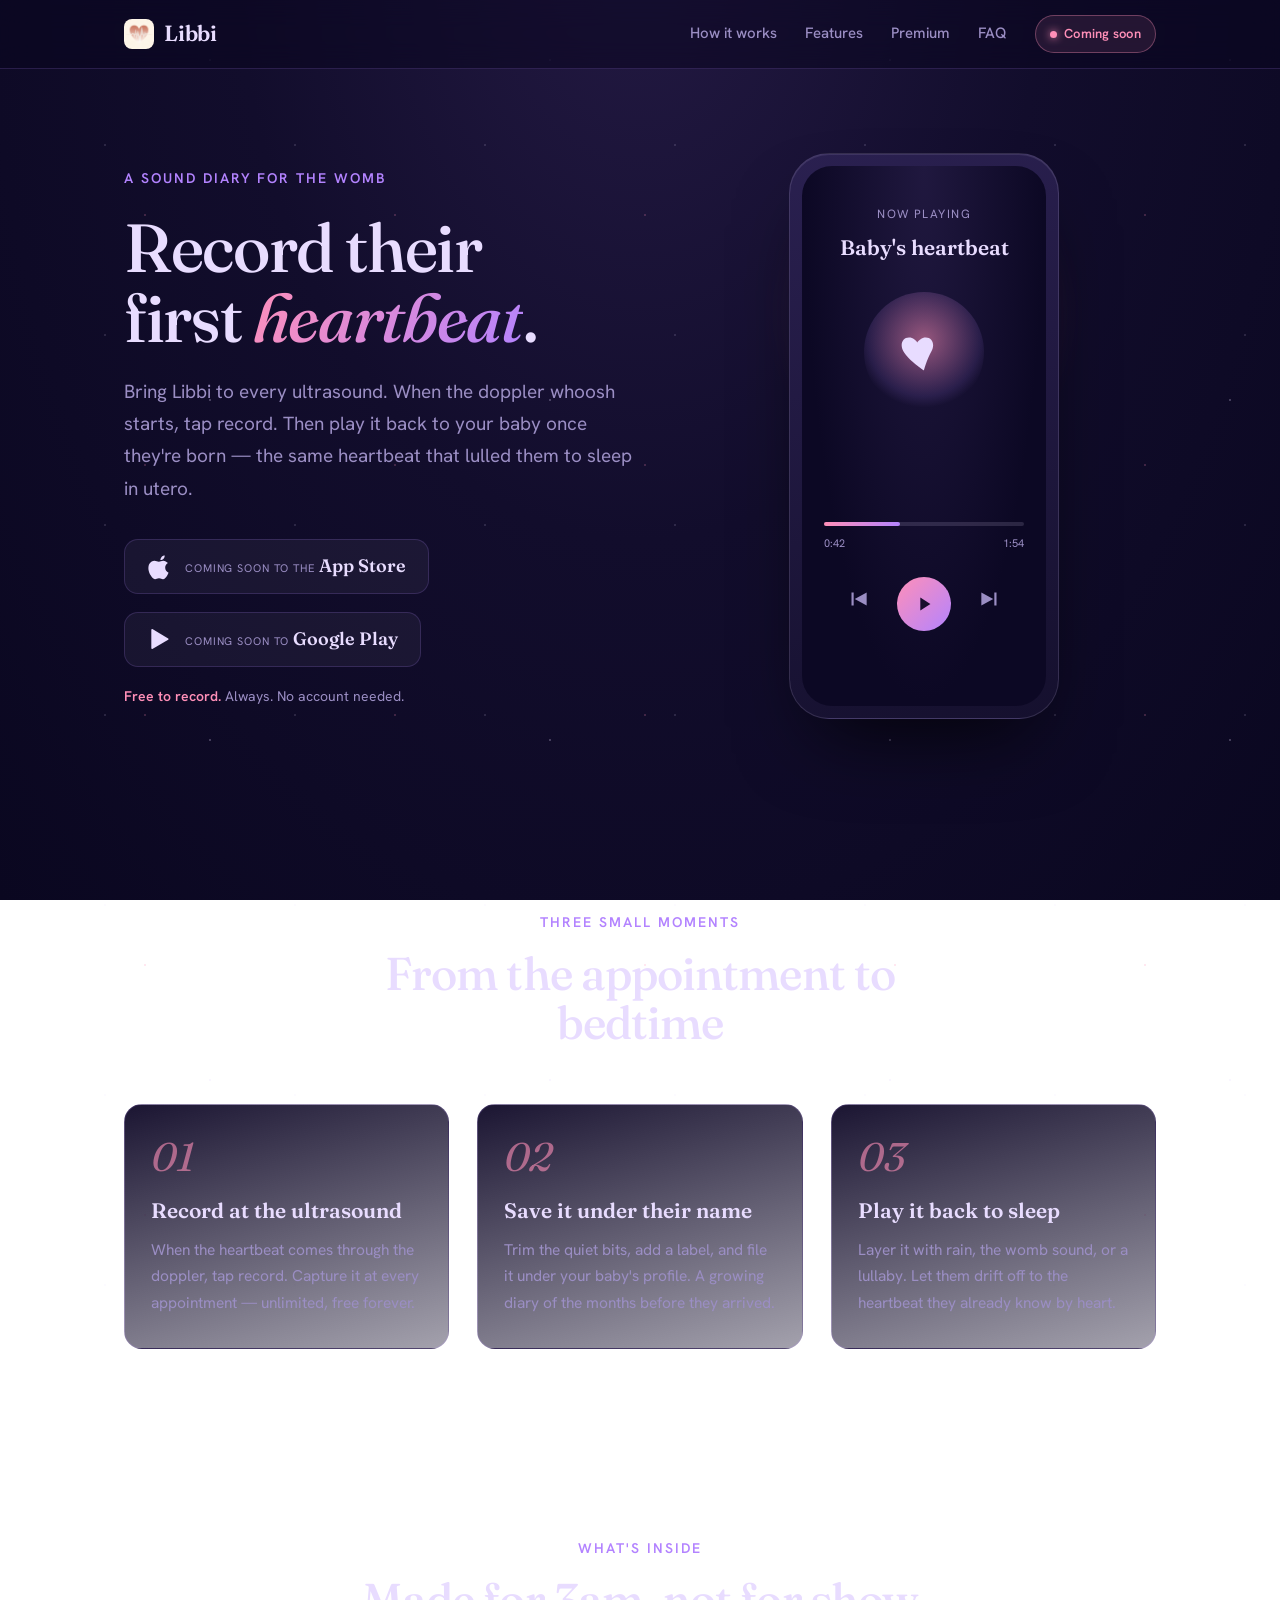
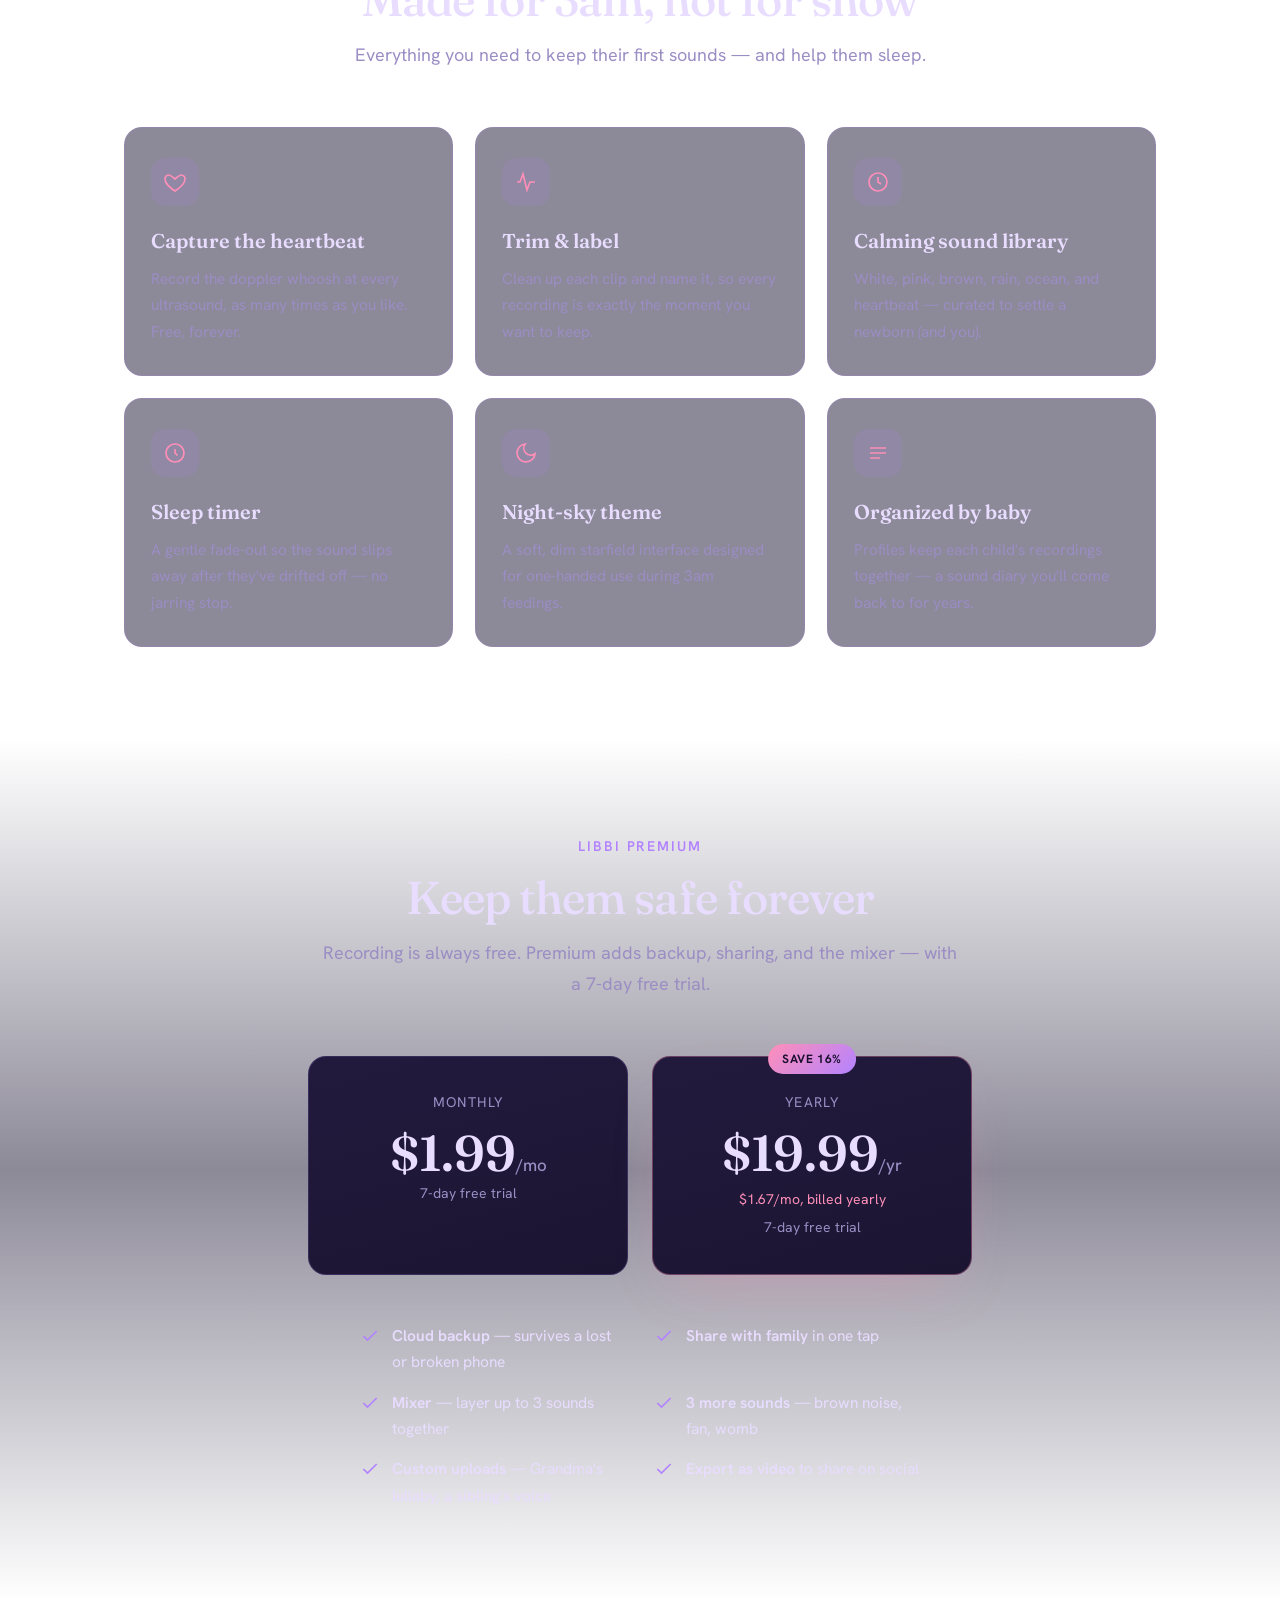
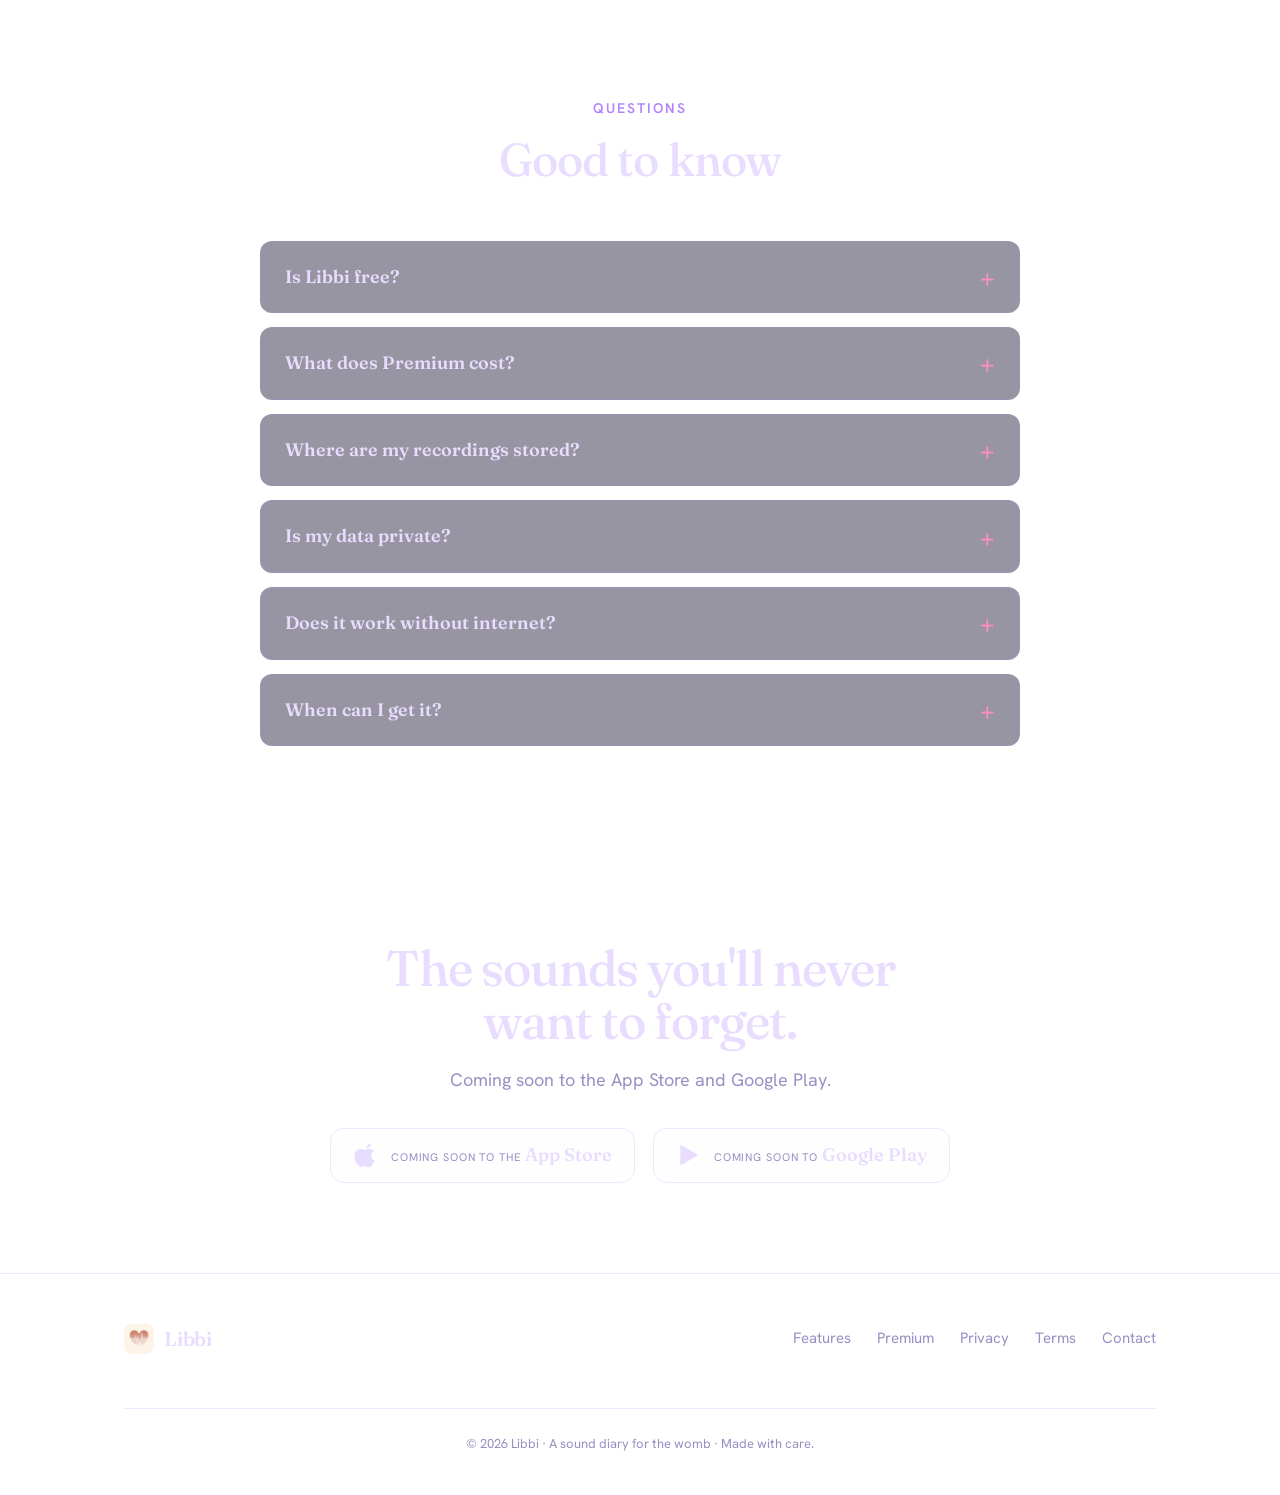
==== commit 7e41179c: "fix: pricing $20/yr -> $19.99/yr to match App Store Connect Co-Authored-By: Claude Opus 4.8 <noreply" ====
--- a/index.html
+++ b/index.html
@@ -186,7 +186,7 @@
         <div class="price-card featured">
           <div class="price-tag">Save 16%</div>
           <div class="plan">Yearly</div>
-          <div class="amount">$20<span>/yr</span></div>
+          <div class="amount">$19.99<span>/yr</span></div>
           <div class="sub">$1.67/mo, billed yearly</div>
           <div class="trial">7-day free trial</div>
         </div>
@@ -217,7 +217,7 @@
         </details>
         <details>
           <summary>What does Premium cost?</summary>
-          <div class="answer">$1.99 per month or $20 per year (about $1.67/month), each with a 7-day free trial for first-time subscribers. Prices are in USD; other currencies are set by the App Store and may vary.</div>
+          <div class="answer">$1.99 per month or $19.99 per year (about $1.67/month), each with a 7-day free trial for first-time subscribers. Prices are in USD; other currencies are set by the App Store and may vary.</div>
         </details>
         <details>
           <summary>Where are my recordings stored?</summary>
